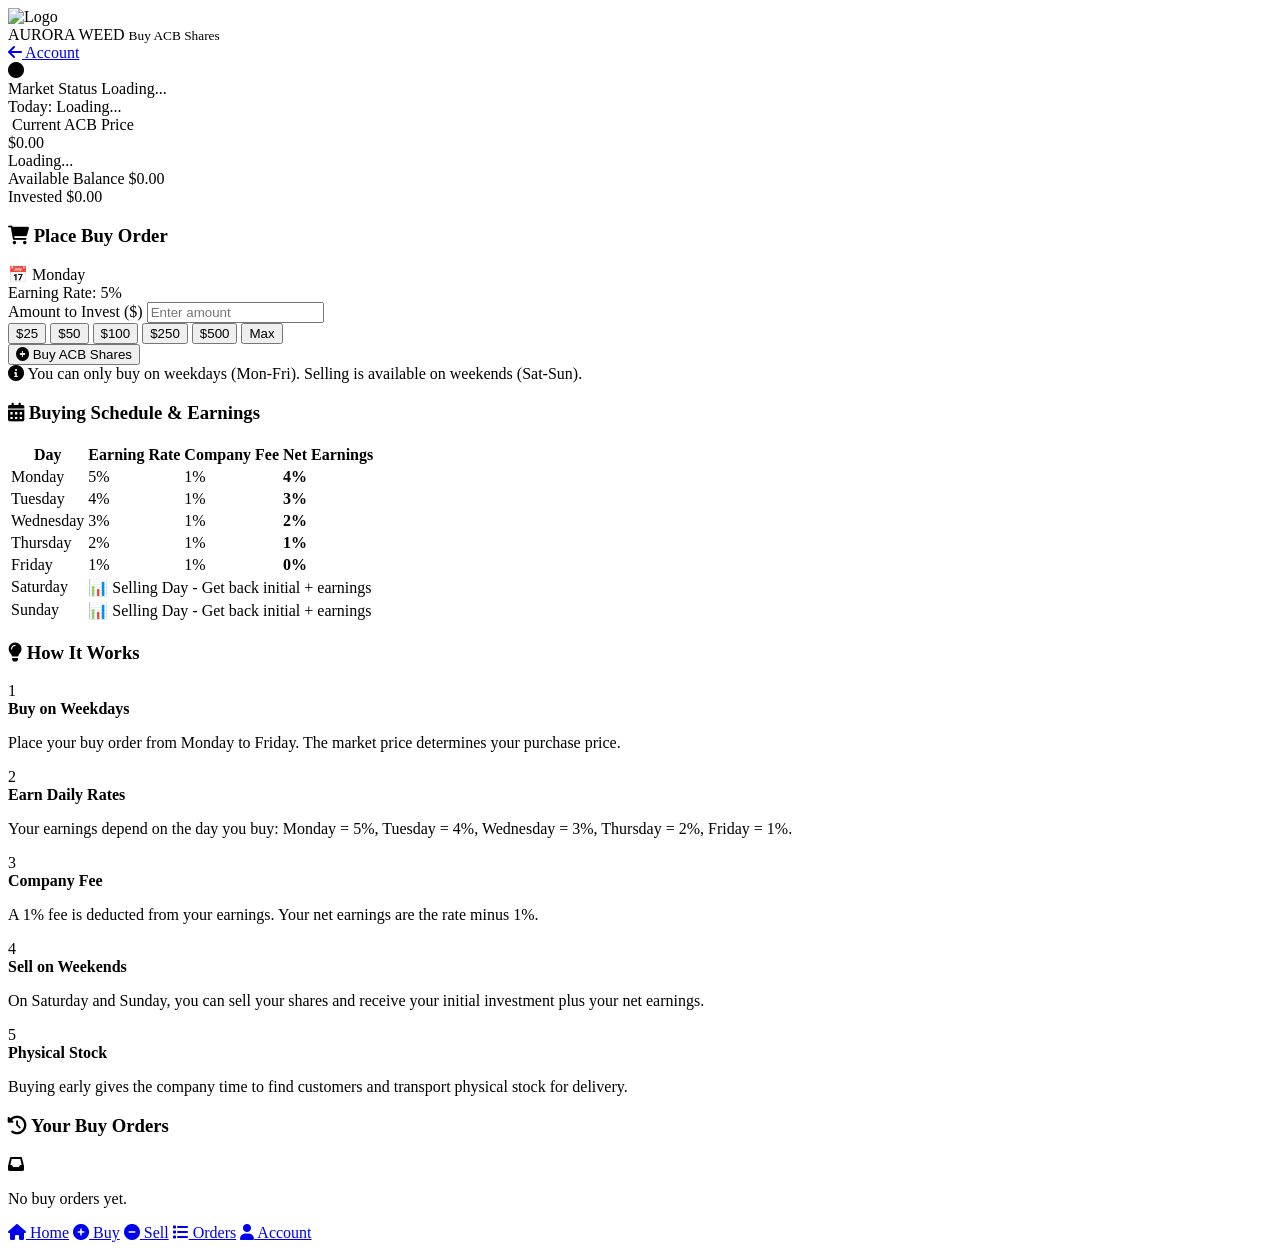
==== buy.html @ 502118f5 "Create buy.html" ====
<!DOCTYPE html>
<html lang="en">
<head>
    <meta charset="UTF-8" />
    <meta name="viewport" content="width=device-width, initial-scale=1.0, maximum-scale=1.0, user-scalable=yes" />
    <title>Buy ACB · Aurora Weed</title>
    <!-- Font Awesome -->
    <link rel="stylesheet" href="https://cdnjs.cloudflare.com/ajax/libs/font-awesome/6.0.0-beta3/css/all.min.css" />
    <!-- External CSS -->
    <link rel="stylesheet" href="buy.css" />
</head>
<body>

    <div class="app-wrapper">

        <!-- HEADER -->
        <header class="buy-header">
            <div class="logo-title">
                <img src="https://res.cloudinary.com/dp81zzxlh/image/upload/v1785751860/AM-CBD-Drops-Hybrid-Oil-30ml_bottle-syringe_h9g361.png" alt="Logo" />
                <div class="brand">
                    AURORA WEED
                    <small>Buy ACB Shares</small>
                </div>
            </div>
            <a href="account.html" class="btn-back"><i class="fas fa-arrow-left"></i> Account</a>
        </header>

        <!-- MARKET STATUS -->
        <div class="market-status" id="marketStatus">
            <div class="status-icon"><i class="fas fa-circle"></i></div>
            <div class="status-info">
                <span class="status-label">Market Status</span>
                <span class="status-text" id="marketStatusText">Loading...</span>
            </div>
            <div class="status-day" id="marketDay">Today: Loading...</div>
        </div>

        <!-- STOCK PRICE -->
        <div class="stock-price-card">
            <div class="price-label">
                <i class="fas fa-chart-simple"></i> Current ACB Price
            </div>
            <div class="price-display" id="currentPrice">$0.00</div>
            <div class="price-change" id="priceChange">Loading...</div>
        </div>

        <!-- USER BALANCE -->
        <div class="balance-card">
            <div class="balance-item">
                <span class="label">Available Balance</span>
                <span class="value" id="availableBalance">$0.00</span>
            </div>
            <div class="balance-item">
                <span class="label">Invested</span>
                <span class="value" id="investedBalance">$0.00</span>
            </div>
        </div>

        <!-- BUY FORM -->
        <div class="buy-form-card">
            <h3><i class="fas fa-shopping-cart"></i> Place Buy Order</h3>

            <div class="day-info" id="dayInfo">
                <div class="day-badge" id="dayBadge">📅 Monday</div>
                <div class="earning-rate" id="earningRate">Earning Rate: 5%</div>
            </div>

            <div class="form-group">
                <label>Amount to Invest ($)</label>
                <input type="number" id="investAmount" min="1" step="0.01" placeholder="Enter amount" />
            </div>

            <div class="quick-amounts">
                <button class="quick-btn" onclick="setAmount(25)">$25</button>
                <button class="quick-btn" onclick="setAmount(50)">$50</button>
                <button class="quick-btn" onclick="setAmount(100)">$100</button>
                <button class="quick-btn" onclick="setAmount(250)">$250</button>
                <button class="quick-btn" onclick="setAmount(500)">$500</button>
                <button class="quick-btn" onclick="setMaxAmount()">Max</button>
            </div>

            <!-- Earnings Preview -->
            <div class="earnings-preview" id="earningsPreview" style="display:none;">
                <div class="preview-row">
                    <span>Investment Amount:</span>
                    <span id="previewAmount">$0.00</span>
                </div>
                <div class="preview-row">
                    <span>Buy Day:</span>
                    <span id="previewDay">Monday</span>
                </div>
                <div class="preview-row">
                    <span>Earning Rate:</span>
                    <span id="previewRate">5%</span>
                </div>
                <div class="preview-row highlight">
                    <span>Expected Earnings (Weekend):</span>
                    <span id="previewEarnings">$0.00</span>
                </div>
                <div class="preview-row highlight">
                    <span>Total Return (Weekend):</span>
                    <span id="previewTotal">$0.00</span>
                </div>
            </div>

            <button class="btn-buy" onclick="placeBuyOrder()">
                <i class="fas fa-plus-circle"></i> Buy ACB Shares
            </button>

            <div class="buy-note">
                <i class="fas fa-info-circle"></i>
                <span>You can only buy on weekdays (Mon-Fri). Selling is available on weekends (Sat-Sun).</span>
            </div>
        </div>

        <!-- BUYING SCHEDULE TABLE -->
        <div class="schedule-card">
            <h3><i class="fas fa-calendar-alt"></i> Buying Schedule & Earnings</h3>
            <div class="table-wrapper">
                <table>
                    <thead>
                        <tr>
                            <th>Day</th>
                            <th>Earning Rate</th>
                            <th>Company Fee</th>
                            <th>Net Earnings</th>
                        </tr>
                    </thead>
                    <tbody>
                        <tr>
                            <td><span class="day-badge">Monday</span></td>
                            <td>5%</td>
                            <td>1%</td>
                            <td><strong>4%</strong></td>
                        </tr>
                        <tr>
                            <td><span class="day-badge">Tuesday</span></td>
                            <td>4%</td>
                            <td>1%</td>
                            <td><strong>3%</strong></td>
                        </tr>
                        <tr>
                            <td><span class="day-badge">Wednesday</span></td>
                            <td>3%</td>
                            <td>1%</td>
                            <td><strong>2%</strong></td>
                        </tr>
                        <tr>
                            <td><span class="day-badge">Thursday</span></td>
                            <td>2%</td>
                            <td>1%</td>
                            <td><strong>1%</strong></td>
                        </tr>
                        <tr>
                            <td><span class="day-badge">Friday</span></td>
                            <td>1%</td>
                            <td>1%</td>
                            <td><strong>0%</strong></td>
                        </tr>
                        <tr class="weekend-row">
                            <td><span class="day-badge weekend">Saturday</span></td>
                            <td colspan="3">📊 Selling Day - Get back initial + earnings</td>
                        </tr>
                        <tr class="weekend-row">
                            <td><span class="day-badge weekend">Sunday</span></td>
                            <td colspan="3">📊 Selling Day - Get back initial + earnings</td>
                        </tr>
                    </tbody>
                </table>
            </div>
        </div>

        <!-- HOW IT WORKS -->
        <div class="info-card">
            <h3><i class="fas fa-lightbulb"></i> How It Works</h3>
            <div class="info-content">
                <div class="info-step">
                    <span class="step-number">1</span>
                    <div>
                        <strong>Buy on Weekdays</strong>
                        <p>Place your buy order from Monday to Friday. The market price determines your purchase price.</p>
                    </div>
                </div>
                <div class="info-step">
                    <span class="step-number">2</span>
                    <div>
                        <strong>Earn Daily Rates</strong>
                        <p>Your earnings depend on the day you buy: Monday = 5%, Tuesday = 4%, Wednesday = 3%, Thursday = 2%, Friday = 1%.</p>
                    </div>
                </div>
                <div class="info-step">
                    <span class="step-number">3</span>
                    <div>
                        <strong>Company Fee</strong>
                        <p>A 1% fee is deducted from your earnings. Your net earnings are the rate minus 1%.</p>
                    </div>
                </div>
                <div class="info-step">
                    <span class="step-number">4</span>
                    <div>
                        <strong>Sell on Weekends</strong>
                        <p>On Saturday and Sunday, you can sell your shares and receive your initial investment plus your net earnings.</p>
                    </div>
                </div>
                <div class="info-step">
                    <span class="step-number">5</span>
                    <div>
                        <strong>Physical Stock</strong>
                        <p>Buying early gives the company time to find customers and transport physical stock for delivery.</p>
                    </div>
                </div>
            </div>
        </div>

        <!-- RECENT BUY ORDERS -->
        <div class="orders-card">
            <h3><i class="fas fa-history"></i> Your Buy Orders</h3>
            <div id="buyOrders">
                <div class="empty-state">
                    <i class="fas fa-inbox"></i>
                    <p>No buy orders yet.</p>
                </div>
            </div>
        </div>

        <!-- BOTTOM NAV -->
        <div class="bottom-nav">
            <div class="nav-inner">
                <a href="index.html" class="nav-item"><i class="fas fa-home"></i> Home</a>
                <a href="buy.html" class="nav-item active"><i class="fas fa-plus-circle"></i> Buy</a>
                <a href="sell.html" class="nav-item"><i class="fas fa-minus-circle"></i> Sell</a>
                <a href="orders.html" class="nav-item"><i class="fas fa-list"></i> Orders</a>
                <a href="account.html" class="nav-item"><i class="fas fa-user"></i> Account</a>
            </div>
        </div>

    </div>

    <!-- External JavaScript -->
    <script type="module" src="buy.js"></script>

</body>
</html>
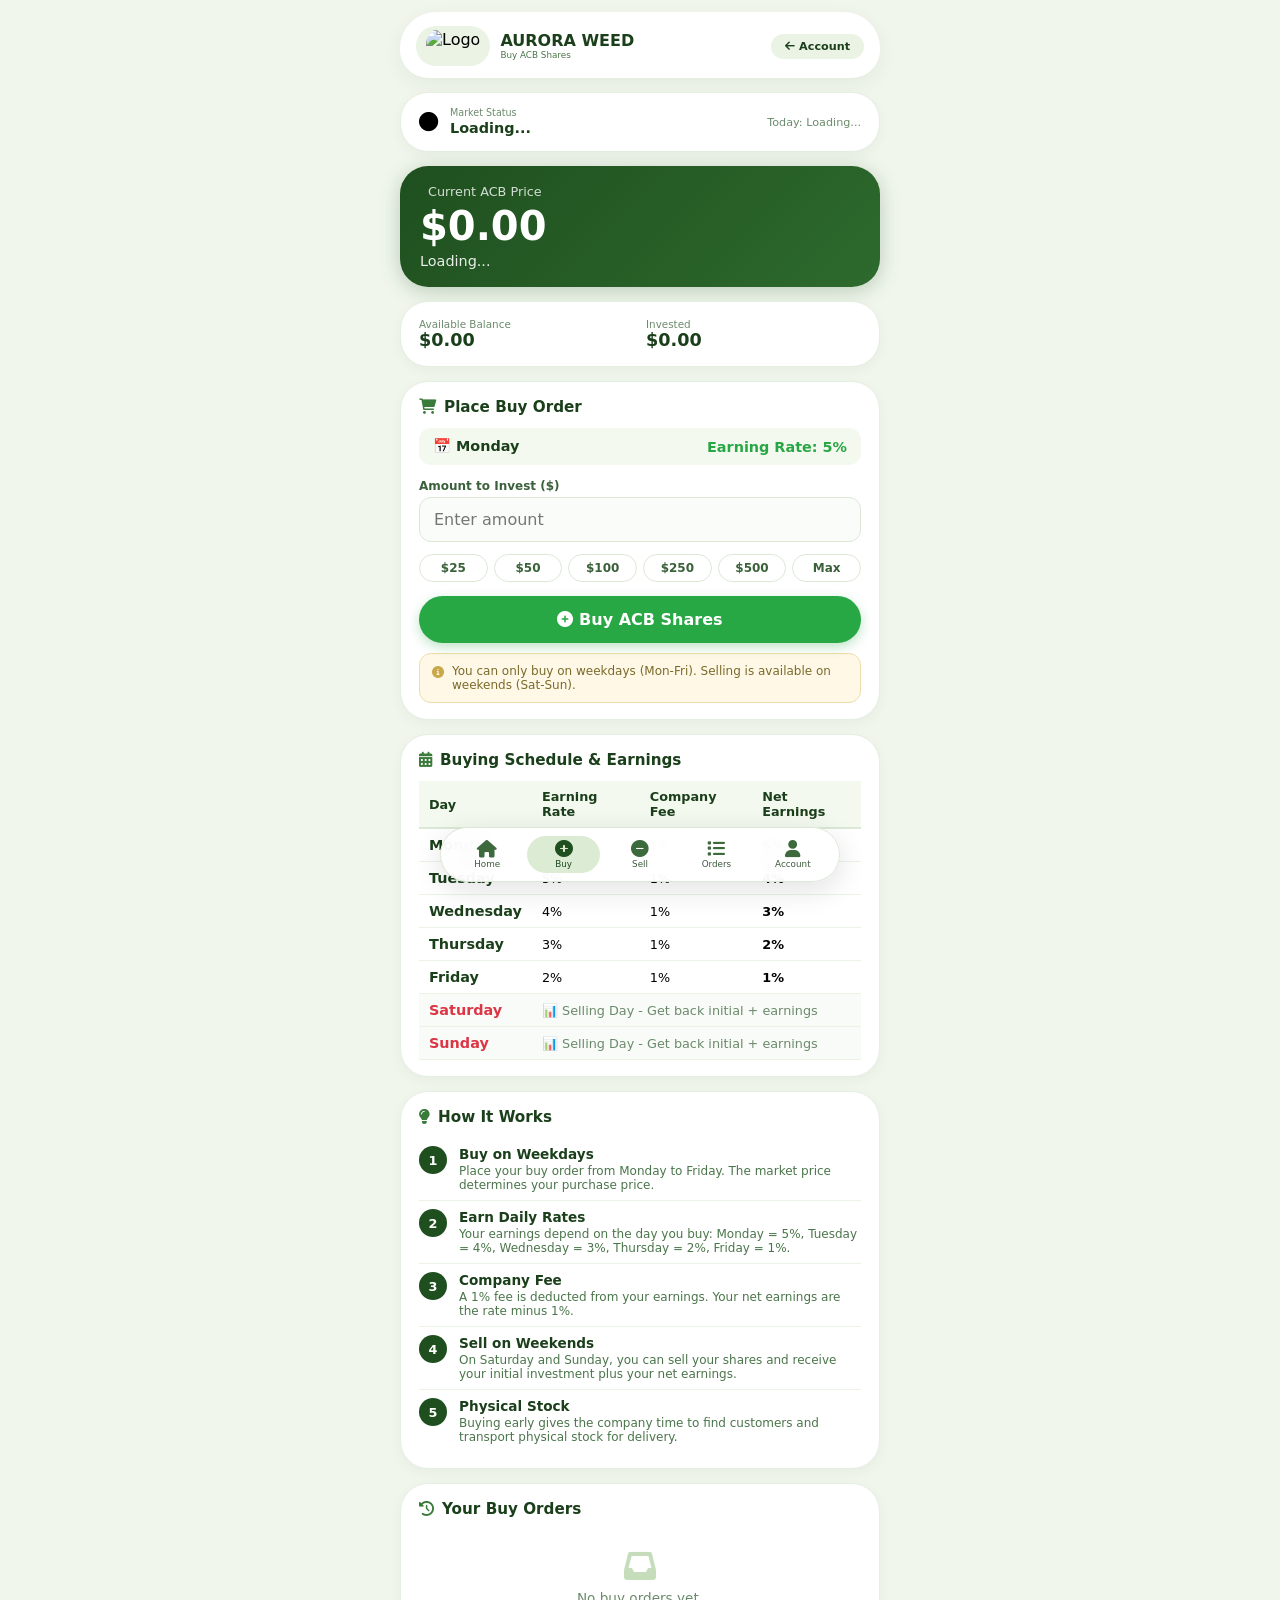
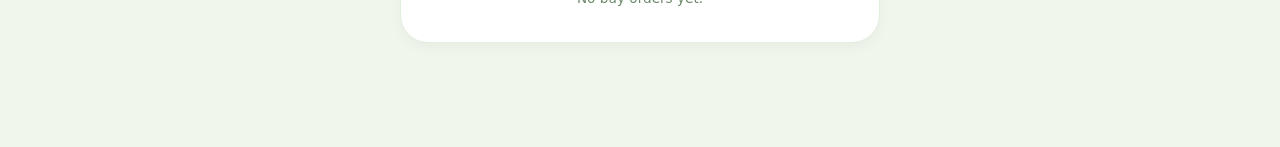
==== commit 0dd0141f: "Update buy.html" ====
--- a/buy.html
+++ b/buy.html
@@ -114,61 +114,64 @@
         </div>
 
         <!-- BUYING SCHEDULE TABLE -->
-        <div class="schedule-card">
-            <h3><i class="fas fa-calendar-alt"></i> Buying Schedule & Earnings</h3>
-            <div class="table-wrapper">
-                <table>
-                    <thead>
-                        <tr>
-                            <th>Day</th>
-                            <th>Earning Rate</th>
-                            <th>Company Fee</th>
-                            <th>Net Earnings</th>
-                        </tr>
-                    </thead>
-                    <tbody>
-                        <tr>
-                            <td><span class="day-badge">Monday</span></td>
-                            <td>5%</td>
-                            <td>1%</td>
-                            <td><strong>4%</strong></td>
-                        </tr>
-                        <tr>
-                            <td><span class="day-badge">Tuesday</span></td>
-                            <td>4%</td>
-                            <td>1%</td>
-                            <td><strong>3%</strong></td>
-                        </tr>
-                        <tr>
-                            <td><span class="day-badge">Wednesday</span></td>
-                            <td>3%</td>
-                            <td>1%</td>
-                            <td><strong>2%</strong></td>
-                        </tr>
-                        <tr>
-                            <td><span class="day-badge">Thursday</span></td>
-                            <td>2%</td>
-                            <td>1%</td>
-                            <td><strong>1%</strong></td>
-                        </tr>
-                        <tr>
-                            <td><span class="day-badge">Friday</span></td>
-                            <td>1%</td>
-                            <td>1%</td>
-                            <td><strong>0%</strong></td>
-                        </tr>
-                        <tr class="weekend-row">
-                            <td><span class="day-badge weekend">Saturday</span></td>
-                            <td colspan="3">📊 Selling Day - Get back initial + earnings</td>
-                        </tr>
-                        <tr class="weekend-row">
-                            <td><span class="day-badge weekend">Sunday</span></td>
-                            <td colspan="3">📊 Selling Day - Get back initial + earnings</td>
-                        </tr>
-                    </tbody>
-                </table>
-            </div>
-        </div>
+       <!-- Update the schedule table section in buy.html -->
+<div class="schedule-card">
+    <h3><i class="fas fa-calendar-alt"></i> Buying Schedule & Earnings</h3>
+    <div class="table-wrapper">
+        <table>
+            <thead>
+                <tr>
+                    <th>Day</th>
+                    <th>Earning Rate</th>
+                    <th>Company Fee</th>
+                    <th>Net Earnings</th>
+                </tr>
+            </thead>
+            <tbody>
+                <tr>
+                    <td><span class="day-badge">Monday</span></td>
+                    <td>6%</td>
+                    <td>1%</td>
+                    <td><strong>5%</strong></td>
+                </tr>
+                <tr>
+                    <td><span class="day-badge">Tuesday</span></td>
+                    <td>5%</td>
+                    <td>1%</td>
+                    <td><strong>4%</strong></td>
+                </tr>
+                <tr>
+                    <td><span class="day-badge">Wednesday</span></td>
+                    <td>4%</td>
+                    <td>1%</td>
+                    <td><strong>3%</strong></td>
+                </tr>
+                <tr>
+                    <td><span class="day-badge">Thursday</span></td>
+                    <td>3%</td>
+                    <td>1%</td>
+                    <td><strong>2%</strong></td>
+                </tr>
+                <tr>
+                    <td><span class="day-badge">Friday</span></td>
+                    <td>2%</td>
+                    <td>1%</td>
+                    <td><strong>1%</strong></td>
+                </tr>
+                <tr class="weekend-row">
+                    <td><span class="day-badge weekend">Saturday</span></td>
+                    <td colspan="3">📊 Selling Day - Get back initial + earnings</td>
+                </tr>
+                <tr class="weekend-row">
+                    <td><span class="day-badge weekend">Sunday</span></td>
+                    <td colspan="3">📊 Selling Day - Get back initial + earnings</td>
+                </tr>
+            </tbody>
+        </table>
+    </div>
+</div>
+                       
+                   
 
         <!-- HOW IT WORKS -->
         <div class="info-card">
--- a/buy.css
+++ b/buy.css
@@ -0,0 +1,634 @@
+* {
+    margin: 0;
+    padding: 0;
+    box-sizing: border-box;
+    font-family: 'Segoe UI', Roboto, system-ui, sans-serif;
+}
+
+body {
+    background: #f0f6ec;
+    min-height: 100vh;
+    padding: 12px 10px 90px 10px;
+}
+
+.app-wrapper {
+    max-width: 480px;
+    width: 100%;
+    margin: 0 auto;
+}
+
+/* HEADER */
+.buy-header {
+    background: white;
+    border-radius: 36px 36px 28px 28px;
+    padding: 14px 16px 12px 16px;
+    box-shadow: 0 6px 20px rgba(20, 50, 20, 0.06);
+    margin-bottom: 14px;
+    display: flex;
+    align-items: center;
+    justify-content: space-between;
+    flex-wrap: wrap;
+    gap: 6px;
+}
+
+.logo-title {
+    display: flex;
+    align-items: center;
+    gap: 10px;
+}
+
+.logo-title img {
+    height: 40px;
+    width: auto;
+    border-radius: 30px;
+    background: #eaf3e4;
+    padding: 4px 10px;
+}
+
+.logo-title .brand {
+    font-weight: 700;
+    font-size: 1rem;
+    color: #1a3f1a;
+    line-height: 1.2;
+}
+
+.logo-title .brand small {
+    display: block;
+    font-size: 0.55rem;
+    font-weight: 400;
+    color: #4a754a;
+}
+
+.btn-back {
+    padding: 6px 14px;
+    border-radius: 40px;
+    background: #eaf3e4;
+    color: #1a3f1a;
+    text-decoration: none;
+    font-weight: 600;
+    font-size: 0.7rem;
+    transition: 0.2s;
+}
+
+.btn-back:hover {
+    background: #d4e6cc;
+}
+
+/* MARKET STATUS */
+.market-status {
+    background: white;
+    border-radius: 28px;
+    padding: 14px 18px;
+    margin-bottom: 14px;
+    border: 1px solid #e3efe0;
+    display: flex;
+    align-items: center;
+    gap: 12px;
+    box-shadow: 0 4px 14px rgba(0, 30, 0, 0.04);
+}
+
+.status-icon i {
+    font-size: 1.2rem;
+}
+
+.status-icon .open {
+    color: #28a745;
+}
+
+.status-icon .closed {
+    color: #dc3545;
+}
+
+.status-info {
+    flex: 1;
+}
+
+.status-label {
+    display: block;
+    font-size: 0.6rem;
+    color: #6b8a6b;
+    font-weight: 500;
+}
+
+.status-text {
+    font-weight: 700;
+    font-size: 0.9rem;
+    color: #1a3f1a;
+}
+
+.status-day {
+    font-size: 0.7rem;
+    color: #6b8a6b;
+    font-weight: 500;
+}
+
+/* STOCK PRICE CARD */
+.stock-price-card {
+    background: linear-gradient(135deg, #1f4f1f, #2d6a2d);
+    border-radius: 28px;
+    padding: 18px 20px;
+    margin-bottom: 14px;
+    color: white;
+    box-shadow: 0 4px 20px rgba(31, 79, 31, 0.25);
+}
+
+.price-label {
+    font-size: 0.8rem;
+    opacity: 0.8;
+    display: flex;
+    align-items: center;
+    gap: 8px;
+}
+
+.price-display {
+    font-size: 2.5rem;
+    font-weight: 700;
+    margin: 4px 0;
+}
+
+.price-change {
+    font-size: 0.9rem;
+    opacity: 0.9;
+}
+
+/* BALANCE CARD */
+.balance-card {
+    background: white;
+    border-radius: 28px;
+    padding: 16px 18px;
+    margin-bottom: 14px;
+    border: 1px solid #e3efe0;
+    display: grid;
+    grid-template-columns: 1fr 1fr;
+    gap: 12px;
+    box-shadow: 0 4px 14px rgba(0, 30, 0, 0.04);
+}
+
+.balance-item {
+    display: flex;
+    flex-direction: column;
+}
+
+.balance-item .label {
+    font-size: 0.65rem;
+    color: #6b8a6b;
+    font-weight: 500;
+}
+
+.balance-item .value {
+    font-size: 1.1rem;
+    font-weight: 700;
+    color: #1a3f1a;
+}
+
+/* BUY FORM */
+.buy-form-card {
+    background: white;
+    border-radius: 28px;
+    padding: 16px 18px;
+    margin-bottom: 14px;
+    border: 1px solid #e3efe0;
+    box-shadow: 0 4px 14px rgba(0, 30, 0, 0.04);
+}
+
+.buy-form-card h3 {
+    font-size: 0.95rem;
+    color: #1a3f1a;
+    margin-bottom: 12px;
+    display: flex;
+    align-items: center;
+    gap: 8px;
+}
+
+.buy-form-card h3 i {
+    color: #3a7a3a;
+}
+
+.day-info {
+    display: flex;
+    justify-content: space-between;
+    align-items: center;
+    background: #f4f9f0;
+    padding: 10px 14px;
+    border-radius: 12px;
+    margin-bottom: 14px;
+}
+
+.day-badge {
+    font-weight: 700;
+    font-size: 0.9rem;
+    color: #1a3f1a;
+}
+
+.earning-rate {
+    font-weight: 600;
+    color: #28a745;
+    font-size: 0.9rem;
+}
+
+.form-group {
+    margin-bottom: 12px;
+}
+
+.form-group label {
+    display: block;
+    font-weight: 600;
+    font-size: 0.75rem;
+    color: #3b613b;
+    margin-bottom: 4px;
+}
+
+.form-group input {
+    width: 100%;
+    padding: 12px 14px;
+    border-radius: 12px;
+    border: 1.5px solid #dce8d6;
+    background: #fafcfa;
+    font-size: 1rem;
+    transition: 0.2s;
+    box-sizing: border-box;
+}
+
+.form-group input:focus {
+    outline: none;
+    border-color: #3a7a3a;
+    box-shadow: 0 0 0 3px rgba(58, 122, 58, 0.12);
+}
+
+.quick-amounts {
+    display: flex;
+    flex-wrap: wrap;
+    gap: 6px;
+    margin-bottom: 14px;
+}
+
+.quick-btn {
+    flex: 1;
+    min-width: 50px;
+    padding: 6px 10px;
+    border: 1.5px solid #dce8d6;
+    border-radius: 30px;
+    background: transparent;
+    color: #3b613b;
+    font-weight: 600;
+    font-size: 0.75rem;
+    cursor: pointer;
+    transition: 0.2s;
+}
+
+.quick-btn:hover {
+    background: #eaf3e4;
+    border-color: #3a7a3a;
+}
+
+/* EARNINGS PREVIEW */
+.earnings-preview {
+    background: #f4f9f0;
+    border-radius: 14px;
+    padding: 12px 14px;
+    margin-bottom: 14px;
+    border: 1px solid #dce8d6;
+}
+
+.preview-row {
+    display: flex;
+    justify-content: space-between;
+    padding: 4px 0;
+    font-size: 0.8rem;
+    color: #2d5a2d;
+}
+
+.preview-row.highlight {
+    font-weight: 700;
+    color: #1a3f1a;
+    border-top: 1px solid #dce8d6;
+    padding-top: 8px;
+    margin-top: 4px;
+}
+
+.preview-row.highlight:last-child {
+    color: #28a745;
+}
+
+.btn-buy {
+    width: 100%;
+    padding: 14px;
+    border: none;
+    border-radius: 60px;
+    background: #28a745;
+    color: white;
+    font-weight: 700;
+    font-size: 1rem;
+    cursor: pointer;
+    transition: 0.2s;
+    box-shadow: 0 4px 12px rgba(40, 167, 69, 0.3);
+}
+
+.btn-buy:hover:not(:disabled) {
+    background: #218838;
+    transform: scale(1.02);
+}
+
+.btn-buy:disabled {
+    opacity: 0.6;
+    cursor: not-allowed;
+}
+
+.buy-note {
+    margin-top: 10px;
+    padding: 10px 12px;
+    background: #fff8e7;
+    border-radius: 12px;
+    border: 1px solid #f0dcaa;
+    font-size: 0.75rem;
+    color: #7a6a2a;
+    display: flex;
+    align-items: flex-start;
+    gap: 8px;
+}
+
+.buy-note i {
+    color: #c9a84a;
+    margin-top: 2px;
+}
+
+/* SCHEDULE TABLE */
+.schedule-card {
+    background: white;
+    border-radius: 28px;
+    padding: 16px 18px;
+    margin-bottom: 14px;
+    border: 1px solid #e3efe0;
+    box-shadow: 0 4px 14px rgba(0, 30, 0, 0.04);
+}
+
+.schedule-card h3 {
+    font-size: 0.95rem;
+    color: #1a3f1a;
+    margin-bottom: 12px;
+    display: flex;
+    align-items: center;
+    gap: 8px;
+}
+
+.schedule-card h3 i {
+    color: #3a7a3a;
+}
+
+.table-wrapper {
+    overflow-x: auto;
+}
+
+table {
+    width: 100%;
+    border-collapse: collapse;
+    font-size: 0.8rem;
+}
+
+table th {
+    text-align: left;
+    padding: 8px 10px;
+    background: #f4f9f0;
+    color: #1a3f1a;
+    font-weight: 600;
+    border-bottom: 2px solid #dce8d6;
+}
+
+table td {
+    padding: 8px 10px;
+    border-bottom: 1px solid #eaf3e4;
+}
+
+.weekend-row {
+    background: #f8fbf7;
+}
+
+.weekend-row td {
+    color: #6b8a6b;
+}
+
+.day-badge.weekend {
+    color: #dc3545;
+}
+
+/* INFO CARD */
+.info-card {
+    background: white;
+    border-radius: 28px;
+    padding: 16px 18px;
+    margin-bottom: 14px;
+    border: 1px solid #e3efe0;
+    box-shadow: 0 4px 14px rgba(0, 30, 0, 0.04);
+}
+
+.info-card h3 {
+    font-size: 0.95rem;
+    color: #1a3f1a;
+    margin-bottom: 12px;
+    display: flex;
+    align-items: center;
+    gap: 8px;
+}
+
+.info-card h3 i {
+    color: #3a7a3a;
+}
+
+.info-step {
+    display: flex;
+    gap: 12px;
+    padding: 8px 0;
+    border-bottom: 1px solid #eaf3e4;
+}
+
+.info-step:last-child {
+    border-bottom: none;
+}
+
+.step-number {
+    display: flex;
+    align-items: center;
+    justify-content: center;
+    min-width: 28px;
+    height: 28px;
+    background: #1f4f1f;
+    color: white;
+    border-radius: 50%;
+    font-weight: 700;
+    font-size: 0.8rem;
+}
+
+.info-step strong {
+    display: block;
+    font-size: 0.85rem;
+    color: #1a3f1a;
+}
+
+.info-step p {
+    font-size: 0.75rem;
+    color: #4a754a;
+    margin-top: 2px;
+}
+
+/* ORDERS CARD */
+.orders-card {
+    background: white;
+    border-radius: 28px;
+    padding: 16px 18px;
+    margin-bottom: 14px;
+    border: 1px solid #e3efe0;
+    box-shadow: 0 4px 14px rgba(0, 30, 0, 0.04);
+}
+
+.orders-card h3 {
+    font-size: 0.95rem;
+    color: #1a3f1a;
+    margin-bottom: 12px;
+    display: flex;
+    align-items: center;
+    gap: 8px;
+}
+
+.orders-card h3 i {
+    color: #3a7a3a;
+}
+
+.order-item {
+    display: flex;
+    justify-content: space-between;
+    align-items: center;
+    padding: 8px 0;
+    border-bottom: 1px solid #eaf3e4;
+}
+
+.order-item:last-child {
+    border-bottom: none;
+}
+
+.order-info {
+    display: flex;
+    flex-direction: column;
+}
+
+.order-info .amount {
+    font-weight: 700;
+    color: #1a3f1a;
+    font-size: 0.9rem;
+}
+
+.order-info .details {
+    font-size: 0.7rem;
+    color: #6b8a6b;
+}
+
+.order-status {
+    font-size: 0.7rem;
+    font-weight: 600;
+    padding: 2px 10px;
+    border-radius: 40px;
+}
+
+.order-status.pending {
+    background: #fff3cd;
+    color: #856404;
+}
+
+.order-status.completed {
+    background: #d4edda;
+    color: #155724;
+}
+
+.order-status.failed {
+    background: #f8d7da;
+    color: #721c24;
+}
+
+.empty-state {
+    text-align: center;
+    padding: 20px 10px;
+    color: #6b8a6b;
+}
+
+.empty-state i {
+    font-size: 2rem;
+    display: block;
+    margin-bottom: 8px;
+    color: #c6ddbc;
+}
+
+.empty-state p {
+    font-size: 0.85rem;
+}
+
+/* BOTTOM NAV */
+.bottom-nav {
+    position: fixed;
+    bottom: 18px;
+    left: 0;
+    right: 0;
+    display: flex;
+    justify-content: center;
+    pointer-events: none;
+}
+
+.nav-inner {
+    background: rgba(255, 255, 255, 0.92);
+    backdrop-filter: blur(16px);
+    border-radius: 60px;
+    padding: 8px 10px;
+    display: flex;
+    gap: 4px;
+    box-shadow: 0 8px 30px rgba(0, 20, 0, 0.12);
+    border: 1px solid #dce8d6;
+    pointer-events: auto;
+    max-width: 400px;
+    width: 100%;
+    justify-content: space-around;
+}
+
+.nav-item {
+    display: flex;
+    flex-direction: column;
+    align-items: center;
+    text-decoration: none;
+    color: #3d5a3d;
+    font-size: 0.55rem;
+    font-weight: 500;
+    padding: 4px 6px;
+    border-radius: 40px;
+    transition: 0.2s;
+    flex: 1;
+    text-align: center;
+    gap: 1px;
+}
+
+.nav-item i {
+    font-size: 1.1rem;
+    color: #3d6a3d;
+}
+
+.nav-item.active {
+    background: #dcecd4;
+    color: #1b451b;
+}
+
+.nav-item.active i {
+    color: #1f4f1f;
+}
+
+@media (max-width: 420px) {
+    .logo-title .brand {
+        font-size: 0.85rem;
+    }
+    .price-display {
+        font-size: 2rem;
+    }
+    .quick-amounts {
+        gap: 4px;
+    }
+    .quick-btn {
+        font-size: 0.65rem;
+        padding: 4px 8px;
+        min-width: 40px;
+    }
+}
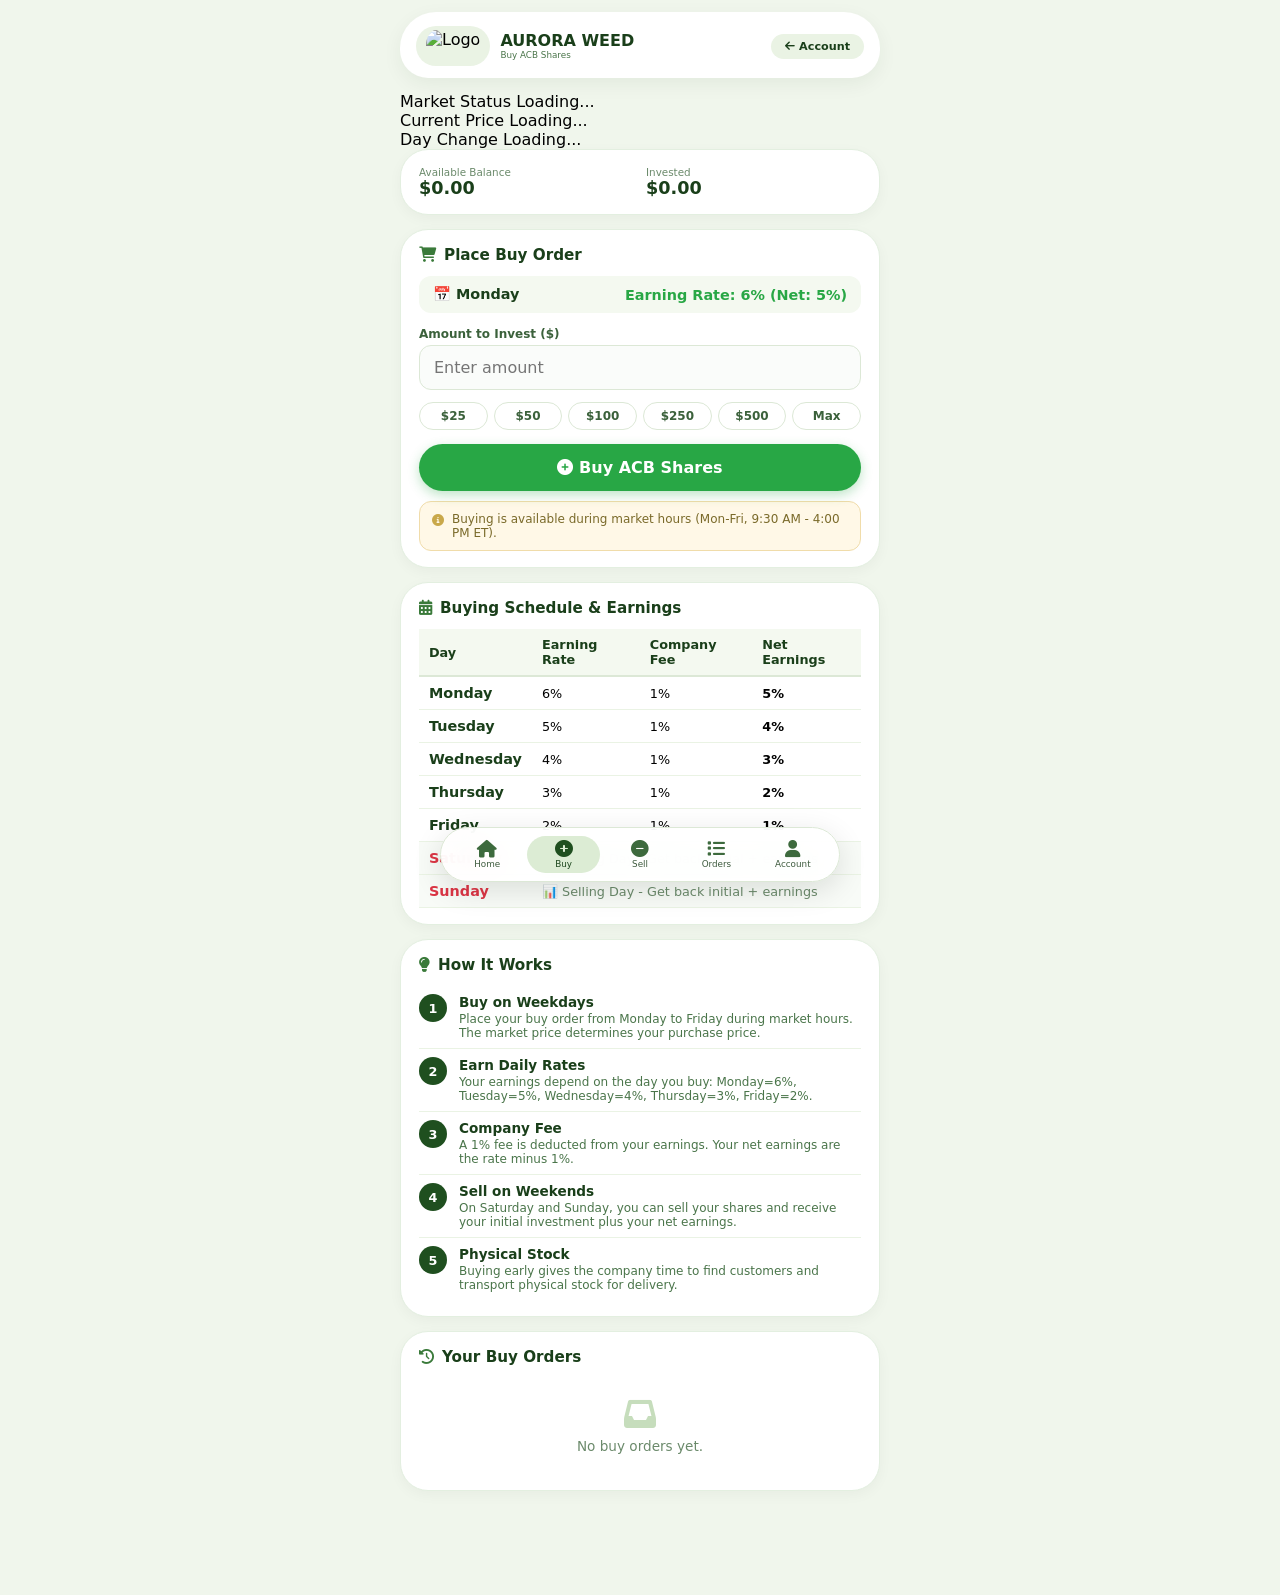
==== commit 47ca83c0: "Integrate TradingView widget and update earning rates Added TradingView widget for market status and" ====
--- a/buy.html
+++ b/buy.html
@@ -25,23 +25,49 @@
             <a href="account.html" class="btn-back"><i class="fas fa-arrow-left"></i> Account</a>
         </header>
 
-        <!-- MARKET STATUS -->
-        <div class="market-status" id="marketStatus">
-            <div class="status-icon"><i class="fas fa-circle"></i></div>
-            <div class="status-info">
-                <span class="status-label">Market Status</span>
-                <span class="status-text" id="marketStatusText">Loading...</span>
-            </div>
-            <div class="status-day" id="marketDay">Today: Loading...</div>
-        </div>
-
-        <!-- STOCK PRICE -->
-        <div class="stock-price-card">
-            <div class="price-label">
-                <i class="fas fa-chart-simple"></i> Current ACB Price
-            </div>
-            <div class="price-display" id="currentPrice">$0.00</div>
-            <div class="price-change" id="priceChange">Loading...</div>
+        <!-- TRADINGVIEW WIDGET -->
+        <div class="tradingview-container">
+            <div class="tradingview-widget-container">
+                <div class="tradingview-widget-container__widget"></div>
+                <script 
+                    type="text/javascript" 
+                    src="https://s3.tradingview.com/external-embedding/embed-widget-symbol-overview.js" 
+                    async>
+                {
+                    "symbols": [
+                        ["Aurora Cannabis", "NASDAQ:ACB|1D"]
+                    ],
+                    "chartOnly": false,
+                    "width": "100%",
+                    "height": 400,
+                    "locale": "en",
+                    "colorTheme": "light",
+                    "autosize": true,
+                    "showVolume": true,
+                    "showMarketStatus": true,
+                    "hideDateRanges": false,
+                    "hideSymbolLogo": false
+                }
+                </script>
+            </div>
+        </div>
+
+        <!-- Market Status from TradingView -->
+        <div class="market-status-card" id="marketStatusCard">
+            <div class="status-row">
+                <div class="status-item">
+                    <span class="label">Market Status</span>
+                    <span class="value" id="tvMarketStatus">Loading...</span>
+                </div>
+                <div class="status-item">
+                    <span class="label">Current Price</span>
+                    <span class="value" id="tvCurrentPrice">Loading...</span>
+                </div>
+                <div class="status-item">
+                    <span class="label">Day Change</span>
+                    <span class="value" id="tvDayChange">Loading...</span>
+                </div>
+            </div>
         </div>
 
         <!-- USER BALANCE -->
@@ -62,7 +88,7 @@
 
             <div class="day-info" id="dayInfo">
                 <div class="day-badge" id="dayBadge">📅 Monday</div>
-                <div class="earning-rate" id="earningRate">Earning Rate: 5%</div>
+                <div class="earning-rate" id="earningRate">Earning Rate: 6% (Net: 5%)</div>
             </div>
 
             <div class="form-group">
@@ -91,7 +117,7 @@
                 </div>
                 <div class="preview-row">
                     <span>Earning Rate:</span>
-                    <span id="previewRate">5%</span>
+                    <span id="previewRate">6% (Net: 5%)</span>
                 </div>
                 <div class="preview-row highlight">
                     <span>Expected Earnings (Weekend):</span>
@@ -109,69 +135,66 @@
 
             <div class="buy-note">
                 <i class="fas fa-info-circle"></i>
-                <span>You can only buy on weekdays (Mon-Fri). Selling is available on weekends (Sat-Sun).</span>
+                <span>Buying is available during market hours (Mon-Fri, 9:30 AM - 4:00 PM ET).</span>
             </div>
         </div>
 
         <!-- BUYING SCHEDULE TABLE -->
-       <!-- Update the schedule table section in buy.html -->
-<div class="schedule-card">
-    <h3><i class="fas fa-calendar-alt"></i> Buying Schedule & Earnings</h3>
-    <div class="table-wrapper">
-        <table>
-            <thead>
-                <tr>
-                    <th>Day</th>
-                    <th>Earning Rate</th>
-                    <th>Company Fee</th>
-                    <th>Net Earnings</th>
-                </tr>
-            </thead>
-            <tbody>
-                <tr>
-                    <td><span class="day-badge">Monday</span></td>
-                    <td>6%</td>
-                    <td>1%</td>
-                    <td><strong>5%</strong></td>
-                </tr>
-                <tr>
-                    <td><span class="day-badge">Tuesday</span></td>
-                    <td>5%</td>
-                    <td>1%</td>
-                    <td><strong>4%</strong></td>
-                </tr>
-                <tr>
-                    <td><span class="day-badge">Wednesday</span></td>
-                    <td>4%</td>
-                    <td>1%</td>
-                    <td><strong>3%</strong></td>
-                </tr>
-                <tr>
-                    <td><span class="day-badge">Thursday</span></td>
-                    <td>3%</td>
-                    <td>1%</td>
-                    <td><strong>2%</strong></td>
-                </tr>
-                <tr>
-                    <td><span class="day-badge">Friday</span></td>
-                    <td>2%</td>
-                    <td>1%</td>
-                    <td><strong>1%</strong></td>
-                </tr>
-                <tr class="weekend-row">
-                    <td><span class="day-badge weekend">Saturday</span></td>
-                    <td colspan="3">📊 Selling Day - Get back initial + earnings</td>
-                </tr>
-                <tr class="weekend-row">
-                    <td><span class="day-badge weekend">Sunday</span></td>
-                    <td colspan="3">📊 Selling Day - Get back initial + earnings</td>
-                </tr>
-            </tbody>
-        </table>
-    </div>
-</div>
-                       
-                   
+        <div class="schedule-card">
+            <h3><i class="fas fa-calendar-alt"></i> Buying Schedule & Earnings</h3>
+            <div class="table-wrapper">
+                <table>
+                    <thead>
+                        <tr>
+                            <th>Day</th>
+                            <th>Earning Rate</th>
+                            <th>Company Fee</th>
+                            <th>Net Earnings</th>
+                        </tr>
+                    </thead>
+                    <tbody>
+                        <tr>
+                            <td><span class="day-badge">Monday</span></td>
+                            <td>6%</td>
+                            <td>1%</td>
+                            <td><strong>5%</strong></td>
+                        </tr>
+                        <tr>
+                            <td><span class="day-badge">Tuesday</span></td>
+                            <td>5%</td>
+                            <td>1%</td>
+                            <td><strong>4%</strong></td>
+                        </tr>
+                        <tr>
+                            <td><span class="day-badge">Wednesday</span></td>
+                            <td>4%</td>
+                            <td>1%</td>
+                            <td><strong>3%</strong></td>
+                        </tr>
+                        <tr>
+                            <td><span class="day-badge">Thursday</span></td>
+                            <td>3%</td>
+                            <td>1%</td>
+                            <td><strong>2%</strong></td>
+                        </tr>
+                        <tr>
+                            <td><span class="day-badge">Friday</span></td>
+                            <td>2%</td>
+                            <td>1%</td>
+                            <td><strong>1%</strong></td>
+                        </tr>
+                        <tr class="weekend-row">
+                            <td><span class="day-badge weekend">Saturday</span></td>
+                            <td colspan="3">📊 Selling Day - Get back initial + earnings</td>
+                        </tr>
+                        <tr class="weekend-row">
+                            <td><span class="day-badge weekend">Sunday</span></td>
+                            <td colspan="3">📊 Selling Day - Get back initial + earnings</td>
+                        </tr>
+                    </tbody>
+                </table>
+            </div>
+        </div>
 
         <!-- HOW IT WORKS -->
         <div class="info-card">
@@ -181,14 +204,14 @@
                     <span class="step-number">1</span>
                     <div>
                         <strong>Buy on Weekdays</strong>
-                        <p>Place your buy order from Monday to Friday. The market price determines your purchase price.</p>
+                        <p>Place your buy order from Monday to Friday during market hours. The market price determines your purchase price.</p>
                     </div>
                 </div>
                 <div class="info-step">
                     <span class="step-number">2</span>
                     <div>
                         <strong>Earn Daily Rates</strong>
-                        <p>Your earnings depend on the day you buy: Monday = 5%, Tuesday = 4%, Wednesday = 3%, Thursday = 2%, Friday = 1%.</p>
+                        <p>Your earnings depend on the day you buy: Monday=6%, Tuesday=5%, Wednesday=4%, Thursday=3%, Friday=2%.</p>
                     </div>
                 </div>
                 <div class="info-step">
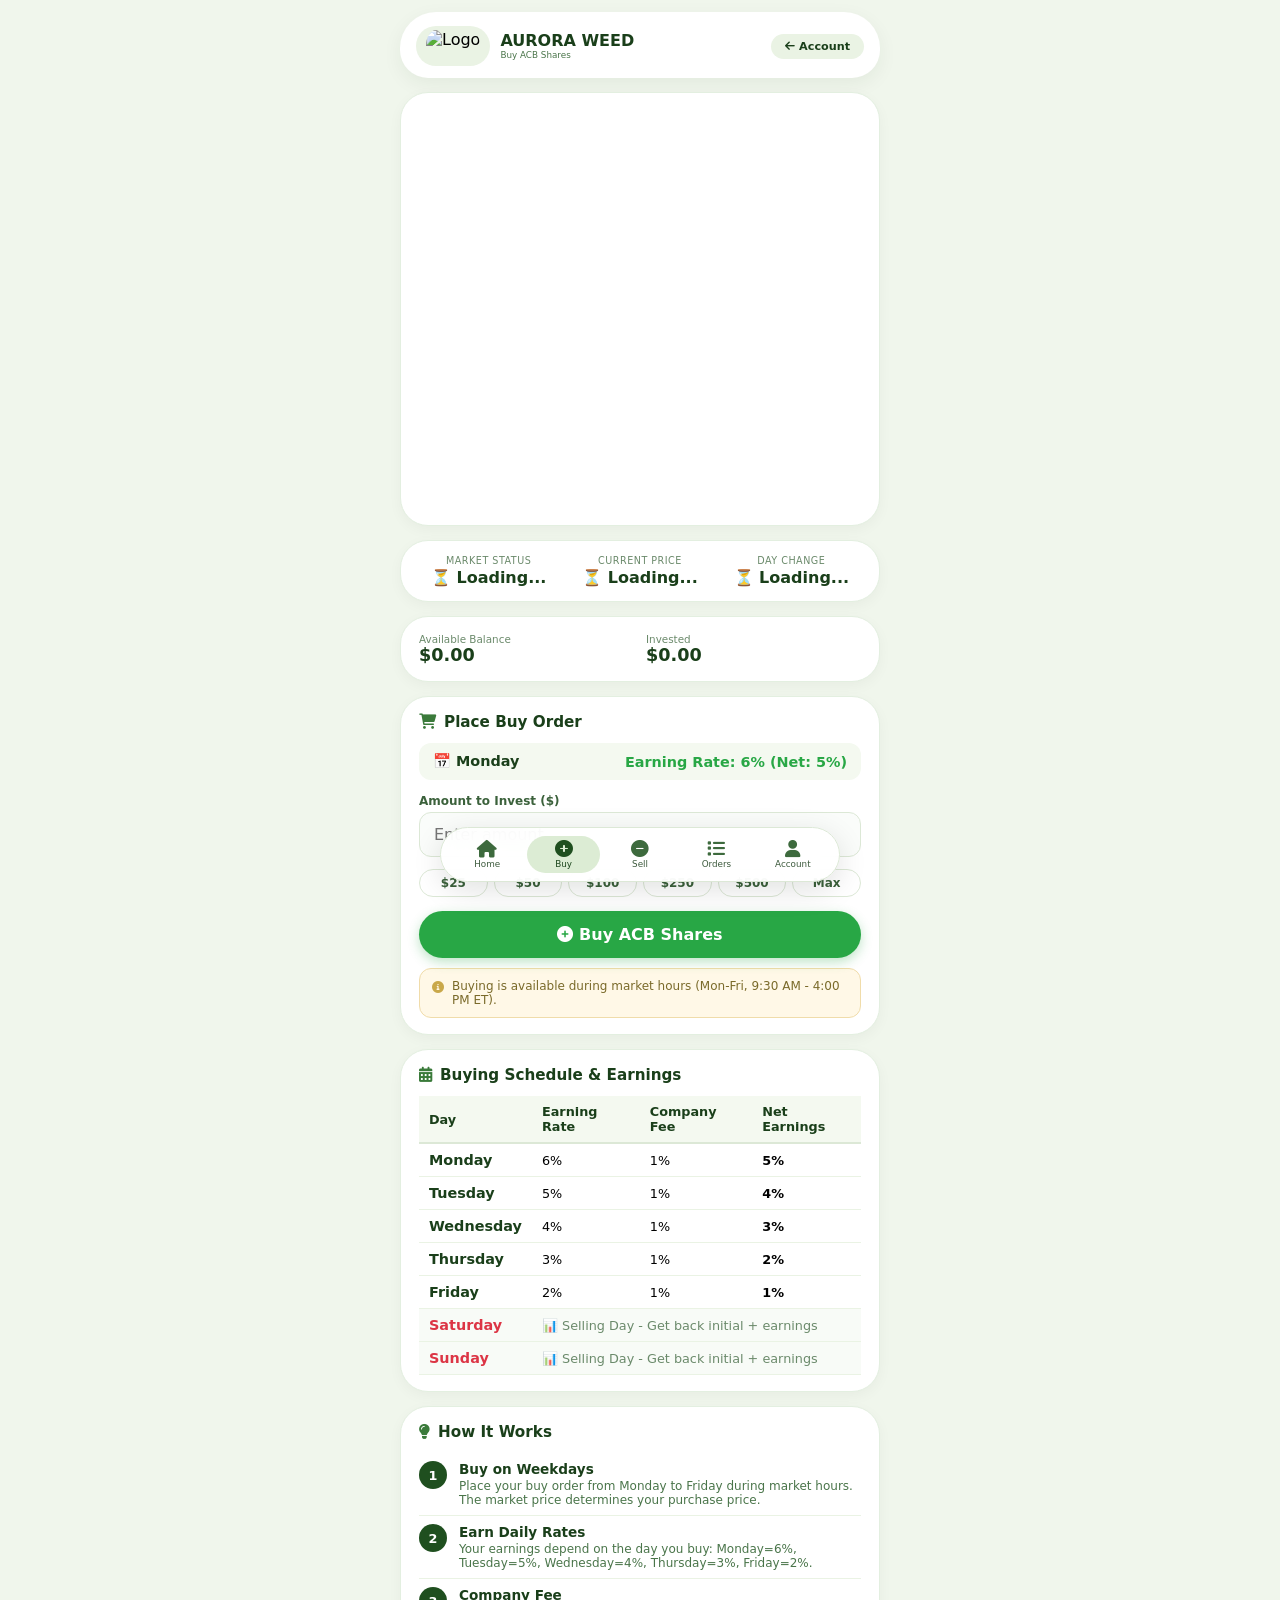
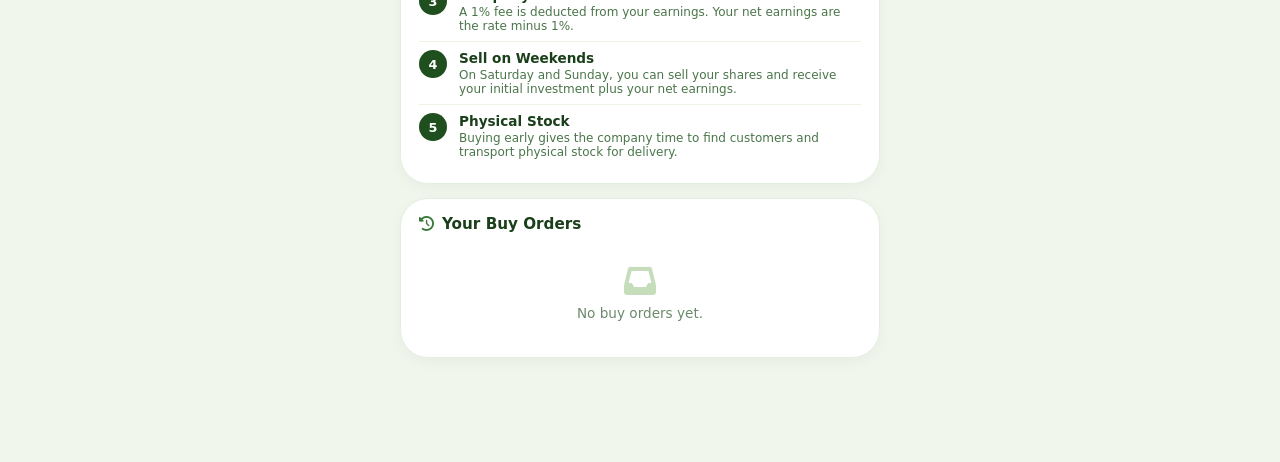
==== commit ac97b487: "Update comments and loading indicators in buy.html" ====
--- a/buy.html
+++ b/buy.html
@@ -25,9 +25,10 @@
             <a href="account.html" class="btn-back"><i class="fas fa-arrow-left"></i> Account</a>
         </header>
 
-        <!-- TRADINGVIEW WIDGET -->
+        <!-- TRADINGVIEW WIDGET - Shows price and market status directly -->
         <div class="tradingview-container">
             <div class="tradingview-widget-container">
+                <!-- TradingView Widget will render here -->
                 <div class="tradingview-widget-container__widget"></div>
                 <script 
                     type="text/javascript" 
@@ -52,20 +53,20 @@
             </div>
         </div>
 
-        <!-- Market Status from TradingView -->
+        <!-- We'll extract data from TradingView using a simpler approach -->
         <div class="market-status-card" id="marketStatusCard">
             <div class="status-row">
                 <div class="status-item">
                     <span class="label">Market Status</span>
-                    <span class="value" id="tvMarketStatus">Loading...</span>
+                    <span class="value" id="tvMarketStatus">⏳ Loading...</span>
                 </div>
                 <div class="status-item">
                     <span class="label">Current Price</span>
-                    <span class="value" id="tvCurrentPrice">Loading...</span>
+                    <span class="value" id="tvCurrentPrice">⏳ Loading...</span>
                 </div>
                 <div class="status-item">
                     <span class="label">Day Change</span>
-                    <span class="value" id="tvDayChange">Loading...</span>
+                    <span class="value" id="tvDayChange">⏳ Loading...</span>
                 </div>
             </div>
         </div>
--- a/buy.css
+++ b/buy.css
@@ -632,3 +632,80 @@
         min-width: 40px;
     }
 }
+
+/* Add to existing buy.css */
+
+/* TradingView Container */
+.tradingview-container {
+    background: white;
+    border-radius: 28px;
+    padding: 16px;
+    margin-bottom: 14px;
+    border: 1px solid #e3efe0;
+    box-shadow: 0 4px 14px rgba(0, 30, 0, 0.04);
+    overflow: hidden;
+}
+
+.tradingview-widget-container {
+    width: 100%;
+    min-height: 400px;
+}
+
+/* Market Status Card */
+.market-status-card {
+    background: white;
+    border-radius: 28px;
+    padding: 14px 18px;
+    margin-bottom: 14px;
+    border: 1px solid #e3efe0;
+    box-shadow: 0 4px 14px rgba(0, 30, 0, 0.04);
+}
+
+.status-row {
+    display: grid;
+    grid-template-columns: 1fr 1fr 1fr;
+    gap: 12px;
+}
+
+.status-item {
+    display: flex;
+    flex-direction: column;
+    text-align: center;
+}
+
+.status-item .label {
+    font-size: 0.6rem;
+    color: #6b8a6b;
+    font-weight: 500;
+    text-transform: uppercase;
+    letter-spacing: 0.5px;
+}
+
+.status-item .value {
+    font-size: 1rem;
+    font-weight: 700;
+    color: #1a3f1a;
+    margin-top: 2px;
+}
+
+.status-item .value.open {
+    color: #28a745;
+}
+
+.status-item .value.closed {
+    color: #dc3545;
+}
+
+.status-item .value.after-hours {
+    color: #ffc107;
+}
+
+@media (max-width: 420px) {
+    .status-row {
+        grid-template-columns: 1fr;
+        gap: 8px;
+    }
+    .status-item .value {
+        font-size: 0.85rem;
+    }
+}
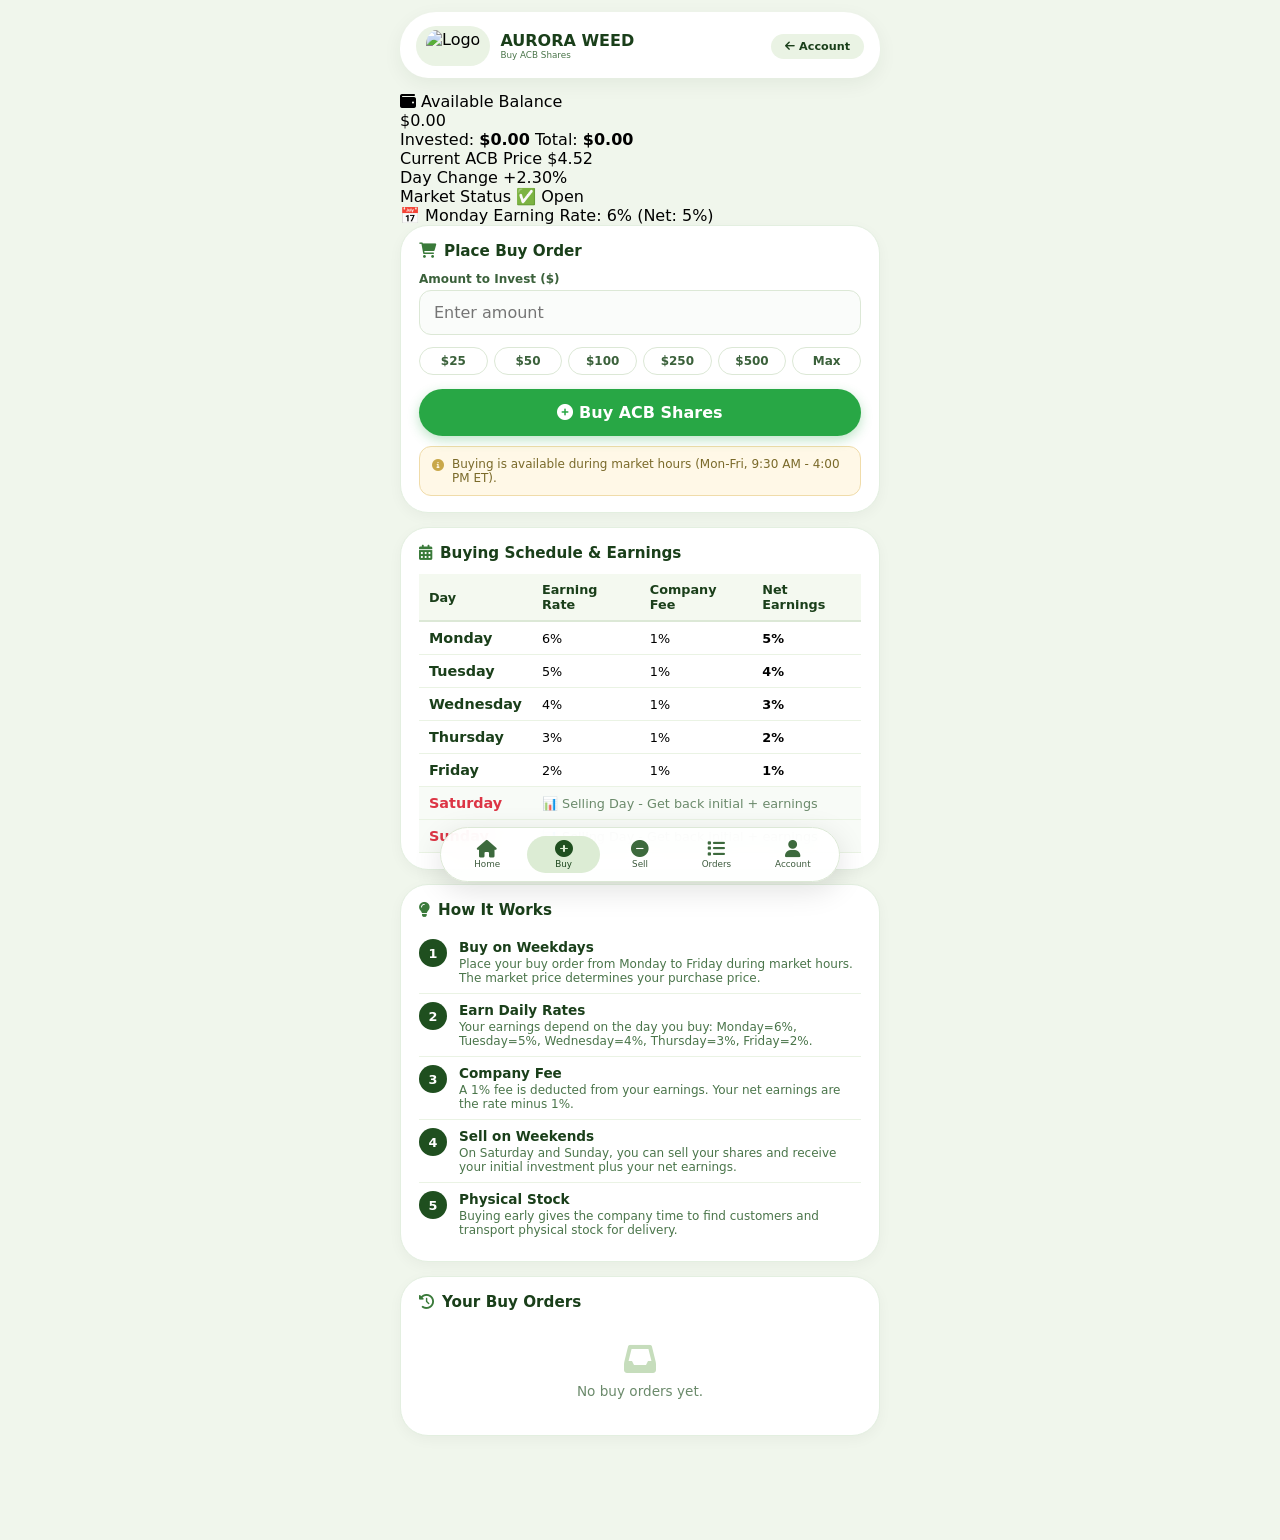
==== commit cc819e2e: "Update buy.html to enhance balance and market info Removed TradingView widget and added balance info" ====
--- a/buy.html
+++ b/buy.html
@@ -25,72 +25,43 @@
             <a href="account.html" class="btn-back"><i class="fas fa-arrow-left"></i> Account</a>
         </header>
 
-        <!-- TRADINGVIEW WIDGET - Shows price and market status directly -->
-        <div class="tradingview-container">
-            <div class="tradingview-widget-container">
-                <!-- TradingView Widget will render here -->
-                <div class="tradingview-widget-container__widget"></div>
-                <script 
-                    type="text/javascript" 
-                    src="https://s3.tradingview.com/external-embedding/embed-widget-symbol-overview.js" 
-                    async>
-                {
-                    "symbols": [
-                        ["Aurora Cannabis", "NASDAQ:ACB|1D"]
-                    ],
-                    "chartOnly": false,
-                    "width": "100%",
-                    "height": 400,
-                    "locale": "en",
-                    "colorTheme": "light",
-                    "autosize": true,
-                    "showVolume": true,
-                    "showMarketStatus": true,
-                    "hideDateRanges": false,
-                    "hideSymbolLogo": false
-                }
-                </script>
-            </div>
-        </div>
-
-        <!-- We'll extract data from TradingView using a simpler approach -->
-        <div class="market-status-card" id="marketStatusCard">
-            <div class="status-row">
-                <div class="status-item">
+        <!-- UNINVESTED BALANCE - TOP CARD -->
+        <div class="balance-top-card">
+            <div class="balance-label">
+                <i class="fas fa-wallet"></i> Available Balance
+            </div>
+            <div class="balance-amount" id="availableBalanceTop">$0.00</div>
+            <div class="balance-sub">
+                <span>Invested: <strong id="investedBalanceTop">$0.00</strong></span>
+                <span>Total: <strong id="totalBalanceTop">$0.00</strong></span>
+            </div>
+        </div>
+
+        <!-- MARKET STATUS & PRICE -->
+        <div class="market-price-card">
+            <div class="price-row">
+                <div class="price-item">
+                    <span class="label">Current ACB Price</span>
+                    <span class="value" id="currentPriceDisplay">$4.52</span>
+                </div>
+                <div class="price-item">
+                    <span class="label">Day Change</span>
+                    <span class="value" id="dayChangeDisplay">+2.30%</span>
+                </div>
+                <div class="price-item">
                     <span class="label">Market Status</span>
-                    <span class="value" id="tvMarketStatus">⏳ Loading...</span>
-                </div>
-                <div class="status-item">
-                    <span class="label">Current Price</span>
-                    <span class="value" id="tvCurrentPrice">⏳ Loading...</span>
-                </div>
-                <div class="status-item">
-                    <span class="label">Day Change</span>
-                    <span class="value" id="tvDayChange">⏳ Loading...</span>
-                </div>
-            </div>
-        </div>
-
-        <!-- USER BALANCE -->
-        <div class="balance-card">
-            <div class="balance-item">
-                <span class="label">Available Balance</span>
-                <span class="value" id="availableBalance">$0.00</span>
-            </div>
-            <div class="balance-item">
-                <span class="label">Invested</span>
-                <span class="value" id="investedBalance">$0.00</span>
+                    <span class="value" id="marketStatusDisplay">✅ Open</span>
+                </div>
+            </div>
+            <div class="day-info-row">
+                <span id="dayBadge">📅 Monday</span>
+                <span id="earningRateDisplay">Earning Rate: 6% (Net: 5%)</span>
             </div>
         </div>
 
         <!-- BUY FORM -->
         <div class="buy-form-card">
             <h3><i class="fas fa-shopping-cart"></i> Place Buy Order</h3>
-
-            <div class="day-info" id="dayInfo">
-                <div class="day-badge" id="dayBadge">📅 Monday</div>
-                <div class="earning-rate" id="earningRate">Earning Rate: 6% (Net: 5%)</div>
-            </div>
 
             <div class="form-group">
                 <label>Amount to Invest ($)</label>
